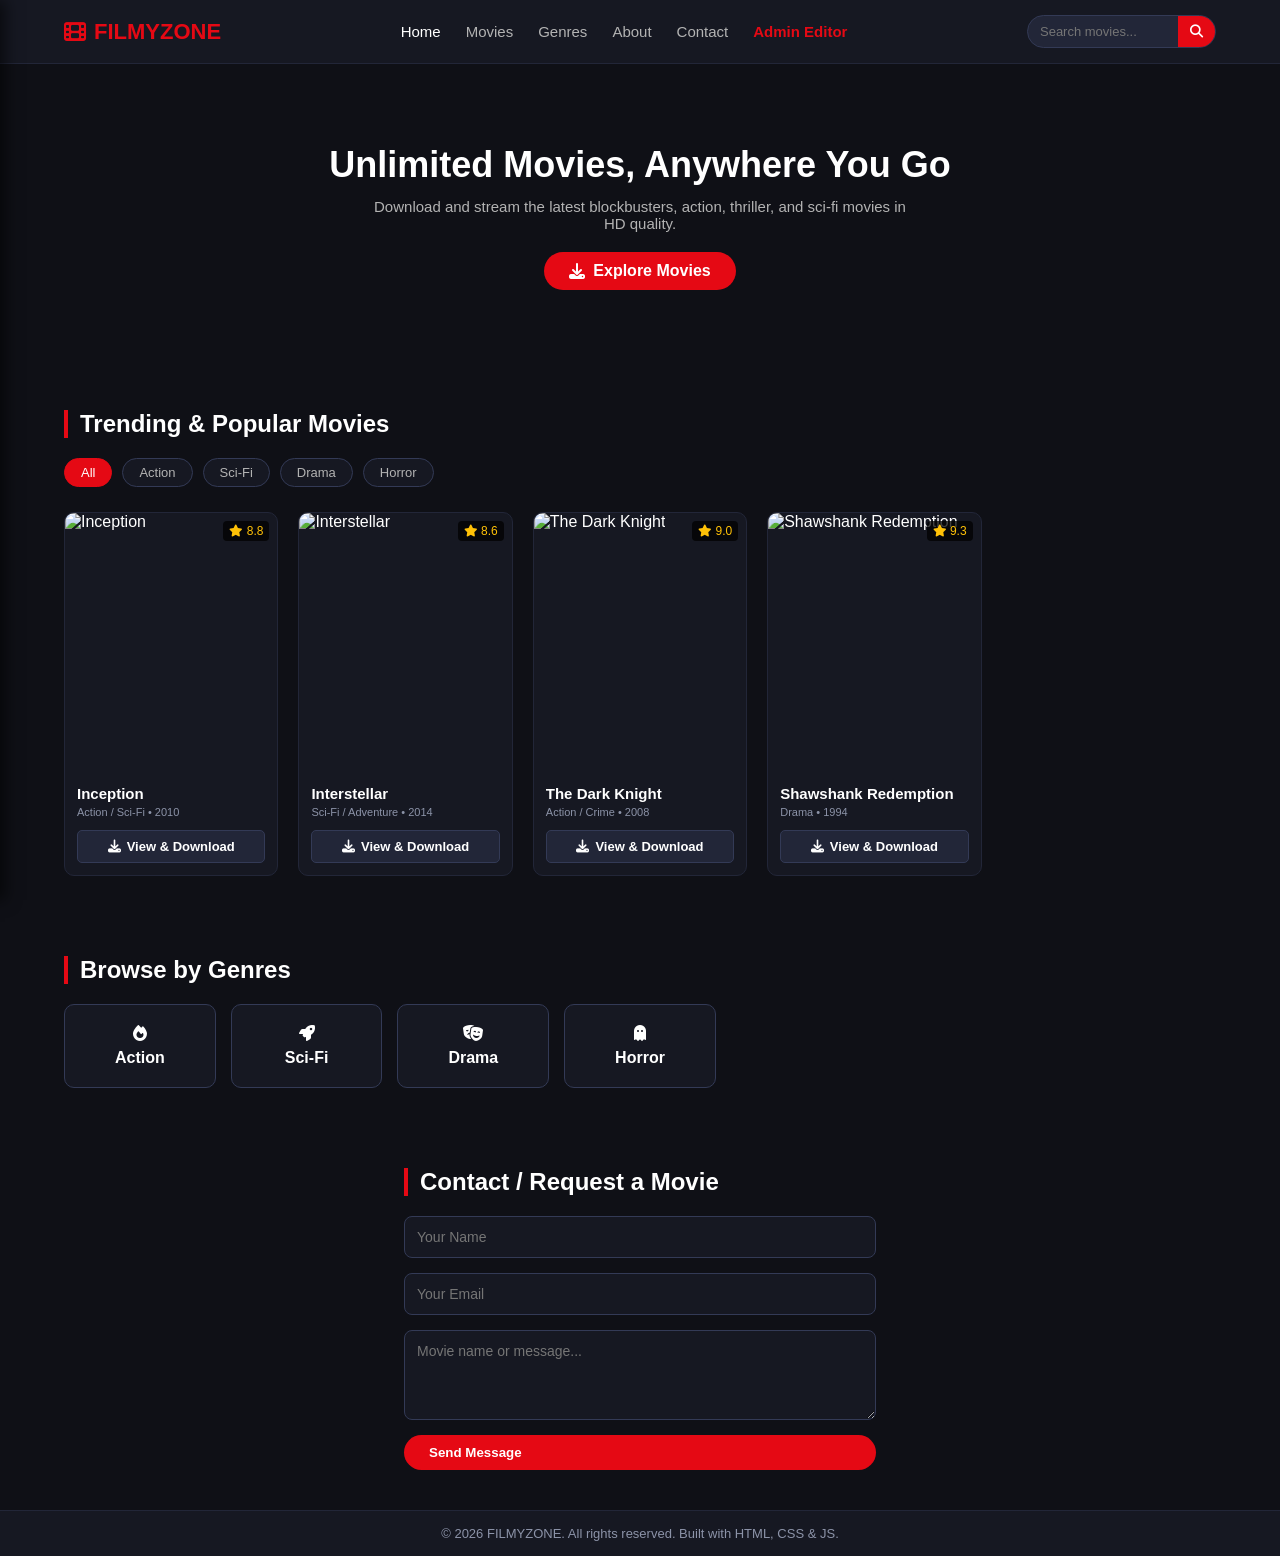
==== frontend/index.html @ f7645711 "Implement mobile sidebar with toggle functionality Added mobile sidebar functionality with toggle fe" ====
<!DOCTYPE html>
<html lang="en">
<head>
    <meta charset="UTF-8">
    <meta name="viewport" content="width=device-width, initial-scale=1.0">
    <title>FILMYZONE - Movie Download & Streaming</title>
    <link rel="stylesheet" href="style.css">
    <link rel="stylesheet" href="https://cdnjs.cloudflare.com/ajax/libs/font-awesome/6.4.0/css/all.min.css">
</head>
<body>
    <!-- Header / Navbar -->
    <header>
        <div class="logo"><i class="fa-solid fa-film"></i> FILMYZONE</div>
        <nav id="navMenu">
            <a href="#home" class="active">Home</a>
            <a href="#movies">Movies</a>
            <a href="pages/genres.html">Genres</a>
            <a href="pages/about.html">About</a>
            <a href="pages/contact.html">Contact</a>
            <a href="pages/admin.html" style="color: #e50914; font-weight: bold;">Admin Editor</a>
        </nav>
        <div class="search-box">
            <input type="text" id="searchInput" placeholder="Search movies...">
            <button><i class="fa-solid fa-search"></i></button>
        </div>
        <div class="hamburger" id="hamburger" onclick="toggleSidebar()">
            <i class="fa-solid fa-bars"></i>
        </div>
    </header>

    <!-- Hero Section -->
    <section class="hero" id="home">
        <div class="hero-content">
            <h1>Unlimited Movies, Anywhere You Go</h1>
            <p>Download and stream the latest blockbusters, action, thriller, and sci-fi movies in HD quality.</p>
            <a href="#movies" class="btn-primary"><i class="fa-solid fa-download"></i> Explore Movies</a>
        </div>
    </section>

    <!-- Movie Catalog Section -->
    <section class="movies-section" id="movies">
        <h2>Trending & Popular Movies</h2>
        <div class="filter-buttons">
            <button class="filter-btn active" data-filter="all">All</button>
            <button class="filter-btn" data-filter="action">Action</button>
            <button class="filter-btn" data-filter="sci-fi">Sci-Fi</button>
            <button class="filter-btn" data-filter="drama">Drama</button>
            <button class="filter-btn" data-filter="horror">Horror</button>
        </div>
        
        <div class="movie-grid" id="movieGrid">
            <!-- Dynamic and Hardcoded movies will load here -->
        </div>
    </section>

    <!-- Genres Quick Section -->
    <section class="genres-section" id="genres">
        <h2>Browse by Genres</h2>
        <div class="genre-grid">
            <div class="genre-card" onclick="filterByGenre('action')"><i class="fa-solid fa-fire"></i> Action</div>
            <div class="genre-card" onclick="filterByGenre('sci-fi')"><i class="fa-solid fa-rocket"></i> Sci-Fi</div>
            <div class="genre-card" onclick="filterByGenre('drama')"><i class="fa-solid fa-masks-theater"></i> Drama</div>
            <div class="genre-card" onclick="filterByGenre('horror')"><i class="fa-solid fa-ghost"></i> Horror</div>
        </div>
    </section>

    <!-- Contact Section -->
    <section class="contact-section" id="contact">
        <h2>Contact / Request a Movie</h2>
        <form class="contact-form" id="contactForm" onsubmit="handleContact(event)">
            <input type="text" id="contactName" placeholder="Your Name" required>
            <input type="email" id="contactEmail" placeholder="Your Email" required>
            <textarea id="contactMsg" placeholder="Movie name or message..." rows="4" required></textarea>
            <button type="submit" class="btn-primary">Send Message</button>
        </form>
    </section>

    <!-- Footer -->
    <footer>
        <p>&copy; 2026 FILMYZONE. All rights reserved. Built with HTML, CSS & JS.</p>
    </footer>

    <!-- Mobile Sliding Sidebar Drawer -->
    <div class="sidebar-overlay" id="sidebarOverlay" onclick="toggleSidebar()"></div>
    <div class="mobile-sidebar" id="mobileSidebar">
        <div class="sidebar-header">
            <div class="logo"><i class="fa-solid fa-film"></i> FILMYZONE</div>
            <span class="close-sidebar" id="closeSidebar" onclick="toggleSidebar()">&times;</span>
        </div>
        <div class="sidebar-links">
            <a href="#home" class="active" onclick="toggleSidebar()"><i class="fa-solid fa-house"></i> Home</a>
            <a href="#movies" onclick="toggleSidebar()"><i class="fa-solid fa-film"></i> Movies</a>
            <a href="pages/genres.html"><i class="fa-solid fa-layer-group"></i> Genres</a>
            <a href="pages/about.html"><i class="fa-solid fa-circle-info"></i> About</a>
            <a href="pages/contact.html"><i class="fa-solid fa-envelope"></i> Contact</a>
            <a href="pages/admin.html" style="color: #e50914; font-weight: bold;"><i class="fa-solid fa-gear"></i> Admin Editor</a>
        </div>
    </div>

    <script>
        // Sidebar Toggle Function
        function toggleSidebar() {
            const mobileSidebar = document.getElementById('mobileSidebar');
            const sidebarOverlay = document.getElementById('sidebarOverlay');
            
            if (mobileSidebar && sidebarOverlay) {
                mobileSidebar.classList.toggle('active');
                sidebarOverlay.classList.toggle('active');
            }
        }

        // Sample default static movies plus localStorage movies loader
        const defaultMovies = [
            {
                title: "Inception",
                category: "action",
                rating: "8.8",
                genre: "Action / Sci-Fi • 2010",
                poster: "https://images.unsplash.com/photo-1536440136628-849c177e76a1?auto=format&fit=crop&q=80&w=500",
                link: "https://example.com/download/inception",
                description: "<h2>Inception (2010)</h2><p>A thief who steals corporate secrets through the use of dream-sharing technology is given the inverse task of planting an idea into the mind of a C.E.O.</p>"
            },
            {
                title: "Interstellar",
                category: "sci-fi",
                rating: "8.6",
                genre: "Sci-Fi / Adventure • 2014",
                poster: "https://images.unsplash.com/photo-1506703719100-a0f3a48c0f86?auto=format&fit=crop&q=80&w=500",
                link: "https://example.com/download/interstellar",
                description: "<h2>Interstellar (2014)</h2><p>When Earth becomes uninhabitable in the future, a farmer and ex-NASA pilot, Joseph Cooper, is tasked to pilot a spacecraft, along with a team of researchers, to find a new planet for humans.</p>"
            },
            {
                title: "The Dark Knight",
                category: "action",
                rating: "9.0",
                genre: "Action / Crime • 2008",
                poster: "https://images.unsplash.com/photo-1509198397868-475647b2a1e5?auto=format&fit=crop&q=80&w=500",
                link: "https://example.com/download/darkknight",
                description: "<h2>The Dark Knight (2008)</h2><p>When the menace known as the Joker wreaks havoc and chaos on the people of Gotham, Batman must accept one of the greatest psychological and physical tests of his ability to fight injustice.</p>"
            },
            {
                title: "Shawshank Redemption",
                category: "drama",
                rating: "9.3",
                genre: "Drama • 1994",
                poster: "https://images.unsplash.com/photo-1485846234645-a62644f84728?auto=format&fit=crop&q=80&w=500",
                link: "https://example.com/download/shawshank",
                description: "<h2>The Shawshank Redemption (1994)</h2><p>Over the course of several years, two convicts form a friendship, seeking consolation and, eventually, redemption through basic compassion.</p>"
            }
        ];

        function loadAllMovies() {
            const grid = document.getElementById('movieGrid');
            const customMovies = JSON.parse(localStorage.getItem('filmyzone_movies')) || [];
            
            const allMovies = [...customMovies, ...defaultMovies];

            grid.innerHTML = allMovies.map((movie, index) => `
                <div class="movie-card" data-category="${movie.category || 'action'}" onclick="openMovieDetail(${index}, ${customMovies.length})">
                    <div class="movie-poster">
                        <img src="${movie.poster}" alt="${movie.title}">
                        <span class="rating"><i class="fa-solid fa-star"></i> ${movie.rating || '8.0'}</span>
                    </div>
                    <div class="movie-info">
                        <h3>${movie.title}</h3>
                        <p class="genre">${movie.genre || 'Movie'}</p>
                        <button class="btn-download" onclick="event.stopPropagation(); openMovieDetail(${index}, ${customMovies.length})">
                            <i class="fa-solid fa-download"></i> View & Download
                        </button>
                    </div>
                </div>
            `).join('');
        }

        function openMovieDetail(index, customCount) {
            const customMovies = JSON.parse(localStorage.getItem('filmyzone_movies')) || [];
            
            if (index < customCount) {
                localStorage.setItem('selected_movie_index', index);
                localStorage.setItem('movie_source', 'local');
            } else {
                const defaultIndex = index - customCount;
                localStorage.setItem('selected_movie_index', defaultIndex);
                localStorage.setItem('movie_source', 'default');
            }
            
            window.location.href = 'pages/movie-detail.html';
        }

        function filterByGenre(category) {
            const cards = document.querySelectorAll('.movie-card');
            cards.forEach(card => {
                if (category === 'all' || card.dataset.category === category) {
                    card.style.display = 'block';
                } else {
                    card.style.display = 'none';
                }
            });
        }

        window.onload = loadAllMovies;
    </script>
</body>
</html>
---- frontend/style.css ----
* {
    margin: 0;
    padding: 0;
    box-sizing: border-box;
    font-family: 'Segoe UI', Tahoma, Geneva, Verdana, sans-serif;
    scroll-behavior: smooth;
}

body {
    background-color: #0f1016;
    color: #ffffff;
    min-height: 100vh;
    display: flex;
    flex-direction: column;
}

/* Header */
header {
    display: flex;
    justify-content: space-between;
    align-items: center;
    padding: 15px 5%;
    background-color: #161822;
    border-bottom: 1px solid #222638;
    position: sticky;
    top: 0;
    z-index: 100;
}

.logo {
    font-size: 22px;
    font-weight: bold;
    color: #e50914;
    display: flex;
    align-items: center;
    gap: 8px;
}

nav {
    display: flex;
    gap: 25px;
}

nav a {
    text-decoration: none;
    color: #b3b3b3;
    font-weight: 500;
    font-size: 15px;
    transition: color 0.3s;
}

nav a:hover, nav a.active {
    color: #ffffff;
}

.search-box {
    display: flex;
    background: #222638;
    border-radius: 30px;
    overflow: hidden;
    border: 1px solid #333a56;
}

.search-box input {
    background: transparent;
    border: none;
    padding: 8px 12px;
    color: #fff;
    outline: none;
    font-size: 13px;
    width: 150px;
}

.search-box button {
    background: #e50914;
    border: none;
    color: white;
    padding: 0 12px;
    cursor: pointer;
}

.hamburger {
    display: none;
    font-size: 22px;
    cursor: pointer;
    color: white;
}

/* Hero Section */
.hero {
    background: linear-gradient(rgba(15, 16, 22, 0.6), rgba(15, 16, 22, 0.9)), url('https://images.unsplash.com/photo-1489599849927-2ee91cede3ba?auto=format&fit=crop&q=80&w=1600') no-repeat center center/cover;
    padding: 80px 5%;
    text-align: center;
}

.hero-content h1 {
    font-size: 36px;
    margin-bottom: 12px;
}

.hero-content p {
    font-size: 15px;
    color: #b3b3b3;
    max-width: 550px;
    margin: 0 auto 20px auto;
}

.btn-primary {
    background-color: #e50914;
    color: white;
    padding: 10px 25px;
    border-radius: 25px;
    text-decoration: none;
    font-weight: 600;
    display: inline-flex;
    align-items: center;
    gap: 8px;
    border: none;
    cursor: pointer;
    transition: background 0.3s;
}

.btn-primary:hover {
    background-color: #b20710;
}

/* Sections Common */
section {
    padding: 40px 5%;
}

h2 {
    font-size: 24px;
    margin-bottom: 20px;
    border-left: 4px solid #e50914;
    padding-left: 12px;
}

/* Filters */
.filter-buttons {
    display: flex;
    gap: 10px;
    margin-bottom: 25px;
    flex-wrap: wrap;
}

.filter-btn {
    background: #161822;
    border: 1px solid #333a56;
    color: #b3b3b3;
    padding: 6px 16px;
    border-radius: 20px;
    cursor: pointer;
    font-size: 13px;
    transition: all 0.3s;
}

.filter-btn:hover, .filter-btn.active {
    background: #e50914;
    color: white;
    border-color: #e50914;
}

/* Movie Grid */
.movie-grid {
    display: grid;
    grid-template-columns: repeat(auto-fill, minmax(200px, 1fr));
    gap: 20px;
}

.movie-card {
    background: #161822;
    border-radius: 10px;
    overflow: hidden;
    border: 1px solid #222638;
    transition: transform 0.3s;
}

.movie-card:hover {
    transform: translateY(-5px);
}

.movie-poster {
    position: relative;
    height: 260px;
}

.movie-poster img {
    width: 100%;
    height: 100%;
    object-fit: cover;
}

.rating {
    position: absolute;
    top: 8px;
    right: 8px;
    background: rgba(0, 0, 0, 0.75);
    padding: 3px 6px;
    border-radius: 4px;
    font-size: 12px;
    color: #ffc107;
}

.movie-info {
    padding: 12px;
}

.movie-info h3 {
    font-size: 15px;
    margin-bottom: 4px;
    white-space: nowrap;
    overflow: hidden;
    text-overflow: ellipsis;
}

.genre {
    font-size: 11px;
    color: #8c93a8;
    margin-bottom: 12px;
}

.btn-download {
    width: 100%;
    background: #222638;
    color: white;
    border: 1px solid #333a56;
    padding: 8px;
    border-radius: 5px;
    cursor: pointer;
    font-weight: 600;
    font-size: 13px;
    display: flex;
    align-items: center;
    justify-content: center;
    gap: 6px;
    transition: background 0.3s;
}

.btn-download:hover {
    background: #e50914;
}

/* Genres Section */
.genre-grid {
    display: grid;
    grid-template-columns: repeat(auto-fill, minmax(140px, 1fr));
    gap: 15px;
}

.genre-card {
    background: #161822;
    border: 1px solid #333a56;
    padding: 20px;
    border-radius: 10px;
    text-align: center;
    font-weight: 600;
    cursor: pointer;
    display: flex;
    flex-direction: column;
    align-items: center;
    gap: 8px;
    transition: background 0.3s, border-color 0.3s;
}

.genre-card:hover {
    background: #222638;
    border-color: #e50914;
    color: #e50914;
}

/* Contact Section */
.contact-section {
    max-width: 600px;
    margin: 0 auto;
    width: 100%;
}

.contact-form {
    display: flex;
    flex-direction: column;
    gap: 15px;
}

.contact-form input, .contact-form textarea {
    background: #161822;
    border: 1px solid #333a56;
    padding: 12px;
    border-radius: 8px;
    color: white;
    outline: none;
    font-size: 14px;
}

.contact-form input:focus, .contact-form textarea:focus {
    border-color: #e50914;
}

/* Modal */
.modal {
    display: none;
    position: fixed;
    z-index: 1000;
    left: 0;
    top: 0;
    width: 100%;
    height: 100%;
    background-color: rgba(0,0,0,0.8);
    align-items: center;
    justify-content: center;
}

.modal-content {
    background: #161822;
    border: 1px solid #333a56;
    padding: 25px;
    border-radius: 12px;
    width: 90%;
    max-width: 400px;
    position: relative;
    text-align: center;
}

.close-btn {
    position: absolute;
    top: 12px;
    right: 18px;
    font-size: 22px;
    cursor: pointer;
    color: #b3b3b3;
}

.close-btn:hover {
    color: white;
}

.download-options {
    display: flex;
    flex-direction: column;
    gap: 10px;
    margin-top: 15px;
}

.server-btn {
    background: #222638;
    color: white;
    padding: 10px;
    border-radius: 6px;
    text-decoration: none;
    font-weight: 600;
    font-size: 14px;
    border: 1px solid #333a56;
    display: flex;
    align-items: center;
    justify-content: center;
    gap: 8px;
}

.server-btn:hover {
    background: #e50914;
}

/* Footer */
footer {
    background: #161822;
    text-align: center;
    padding: 15px;
    border-top: 1px solid #222638;
    color: #8c93a8;
    font-size: 13px;
    margin-top: auto;
}

/* Responsive Side-by-Side Box Styles for Detail Page */
.side-box-container {
    display: flex;
    gap: 15px;
    align-items: flex-start;
    margin: 15px 0;
    background: #10121a;
    padding: 12px;
    border: 1px solid #333a56;
    border-radius: 8px;
    position: relative;
    box-sizing: border-box;
    width: 100%;
}

.side-box-img-area {
    flex: 1;
    min-width: 120px;
    max-width: 180px;
    text-align: center;
}

.side-box-img-area img {
    width: 100%;
    border-radius: 6px;
    display: block;
    border: 1px solid #333a56;
}

.side-box-text {
    flex: 2;
    outline: none;
    min-height: 120px;
    font-size: 14px;
    word-break: break-word;
}

/* Responsive Menu & Mobile Layout Fixes */
@media (max-width: 768px) {
    nav {
        display: none;
        flex-direction: column;
        position: absolute;
        top: 60px;
        left: 0;
        width: 100%;
        background: #161822;
        padding: 20px;
        border-bottom: 1px solid #222638;
        gap: 15px;
        text-align: center;
    }
    nav.active {
        display: flex;
    }
    .hamburger {
        display: block;
    }
    .search-box input {
        width: 110px;
    }

    /* Automatically stack Side-by-Side Box on mobile screens */
    .side-box-container {
        flex-direction: column;
        align-items: center;
        text-align: center;
    }
    
    .side-box-img-area {
        max-width: 200px;
        width: 100%;
        margin-bottom: 10px;
    }

    .side-box-text {
        width: 100%;
        text-align: left;
    }
}
/* Mobile Sliding Sidebar Drawer Styling */
.mobile-sidebar {
    position: fixed;
    top: 0;
    left: -280px;
    width: 280px;
    height: 100%;
    background: #161822;
    z-index: 1000;
    transition: left 0.3s ease;
    box-shadow: 5px 0 15px rgba(0,0,0,0.6);
    display: flex;
    flex-direction: column;
    border-right: 1px solid #222638;
}

.mobile-sidebar.active {
    left: 0;
}

.sidebar-header {
    display: flex;
    justify-content: space-between;
    align-items: center;
    padding: 20px;
    border-bottom: 1px solid #222638;
}

.close-sidebar {
    font-size: 28px;
    cursor: pointer;
    color: #b3b3b3;
    line-height: 1;
}

.close-sidebar:hover {
    color: #fff;
}

.sidebar-links {
    display: flex;
    flex-direction: column;
    padding: 20px;
    gap: 12px;
}

.sidebar-links a {
    text-decoration: none;
    color: #b3b3b3;
    font-size: 15px;
    font-weight: 500;
    display: flex;
    align-items: center;
    gap: 14px;
    padding: 12px 15px;
    border-radius: 8px;
    transition: background 0.2s, color 0.2s;
}

.sidebar-links a i {
    width: 20px;
    color: #e50914;
}

.sidebar-links a:hover, .sidebar-links a.active {
    background: #222638;
    color: #fff;
}

/* Background Backdrop Overlay */
.sidebar-overlay {
    position: fixed;
    top: 0;
    left: 0;
    width: 100%;
    height: 100%;
    background: rgba(0, 0, 0, 0.7);
    z-index: 999;
    display: none;
    backdrop-filter: blur(2px);
}

.sidebar-overlay.active {
    display: block;
}
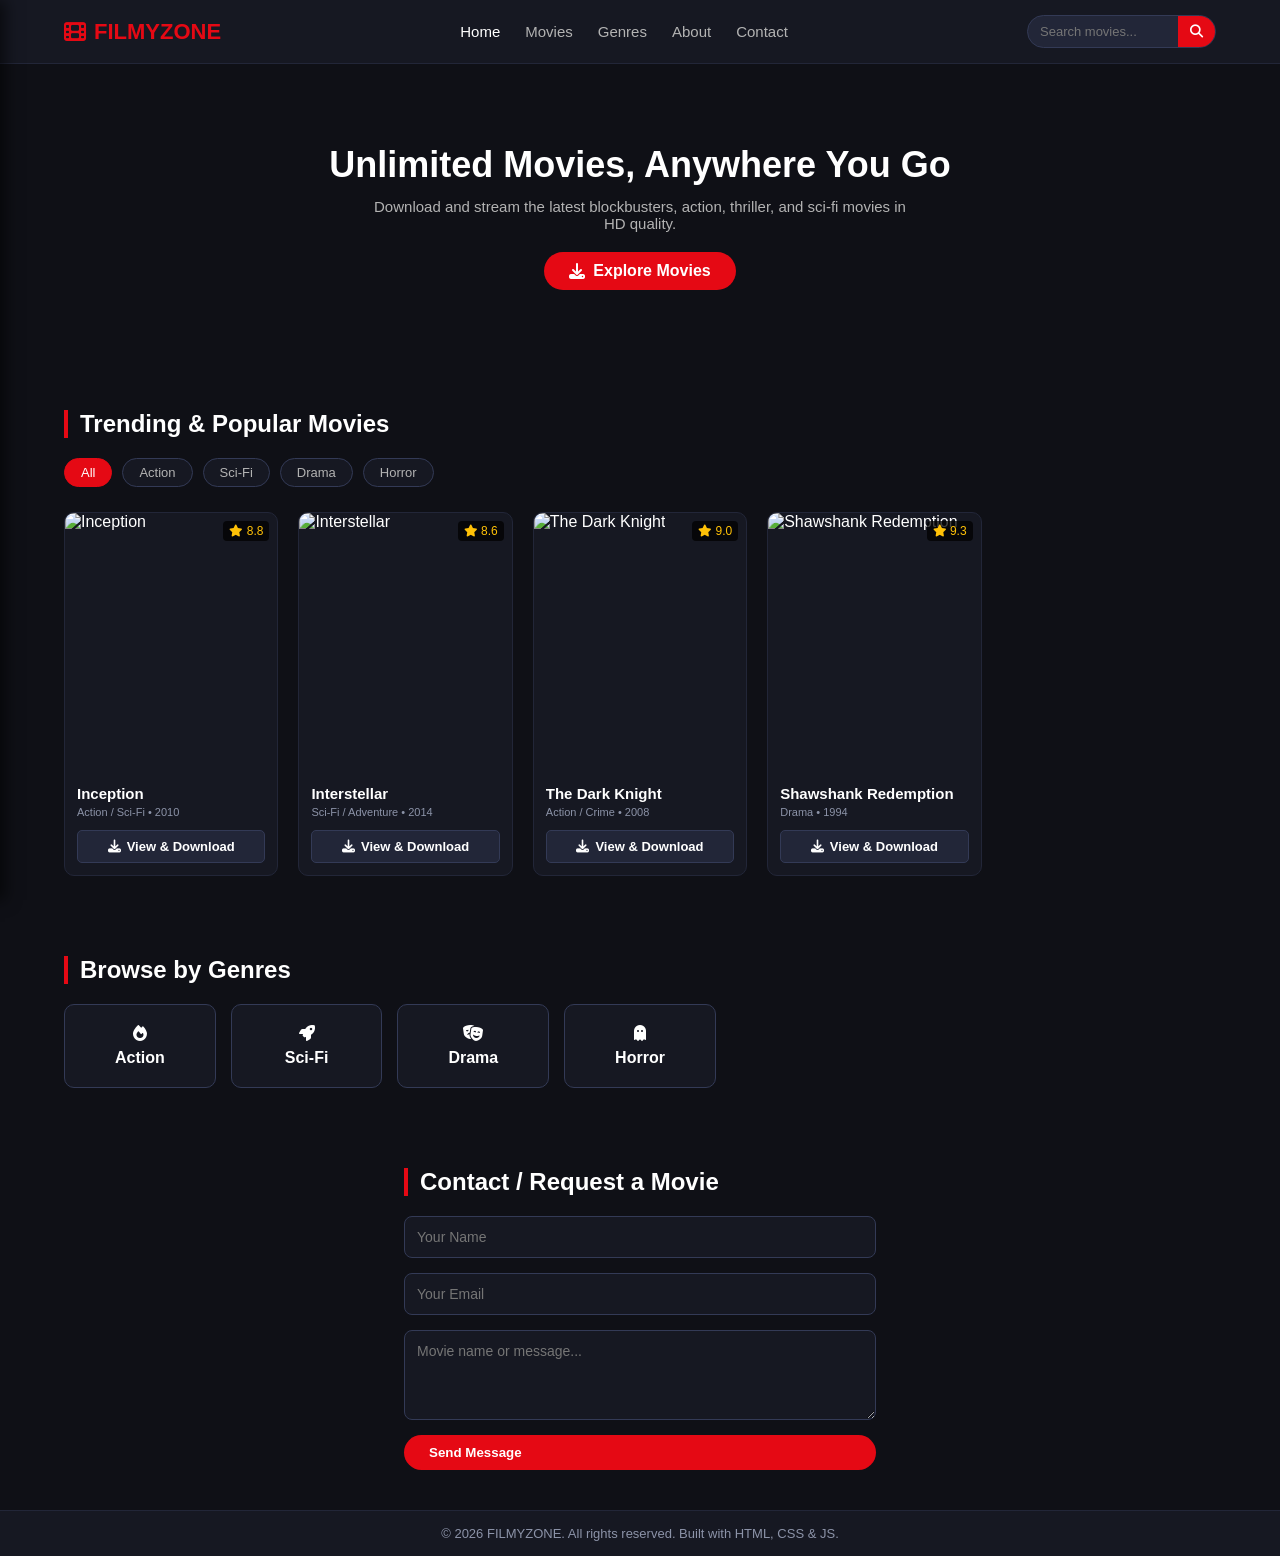
==== commit e094e702: "Remove Admin link from index.html Removed Admin Editor link from public navigation and updated comme" ====
--- a/frontend/index.html
+++ b/frontend/index.html
@@ -17,7 +17,7 @@
             <a href="pages/genres.html">Genres</a>
             <a href="pages/about.html">About</a>
             <a href="pages/contact.html">Contact</a>
-            <a href="pages/admin.html" style="color: #e50914; font-weight: bold;">Admin Editor</a>
+            <!-- Admin link removed from public view -->
         </nav>
         <div class="search-box">
             <input type="text" id="searchInput" placeholder="Search movies...">
@@ -80,7 +80,7 @@
         <p>&copy; 2026 FILMYZONE. All rights reserved. Built with HTML, CSS & JS.</p>
     </footer>
 
-    <!-- Mobile Sliding Sidebar Drawer -->
+    <!-- Mobile Sliding Sidebar Drawer (Admin link removed) -->
     <div class="sidebar-overlay" id="sidebarOverlay" onclick="toggleSidebar()"></div>
     <div class="mobile-sidebar" id="mobileSidebar">
         <div class="sidebar-header">
@@ -93,12 +93,10 @@
             <a href="pages/genres.html"><i class="fa-solid fa-layer-group"></i> Genres</a>
             <a href="pages/about.html"><i class="fa-solid fa-circle-info"></i> About</a>
             <a href="pages/contact.html"><i class="fa-solid fa-envelope"></i> Contact</a>
-            <a href="pages/admin.html" style="color: #e50914; font-weight: bold;"><i class="fa-solid fa-gear"></i> Admin Editor</a>
         </div>
     </div>
 
     <script>
-        // Sidebar Toggle Function
         function toggleSidebar() {
             const mobileSidebar = document.getElementById('mobileSidebar');
             const sidebarOverlay = document.getElementById('sidebarOverlay');
@@ -109,7 +107,6 @@
             }
         }
 
-        // Sample default static movies plus localStorage movies loader
         const defaultMovies = [
             {
                 title: "Inception",
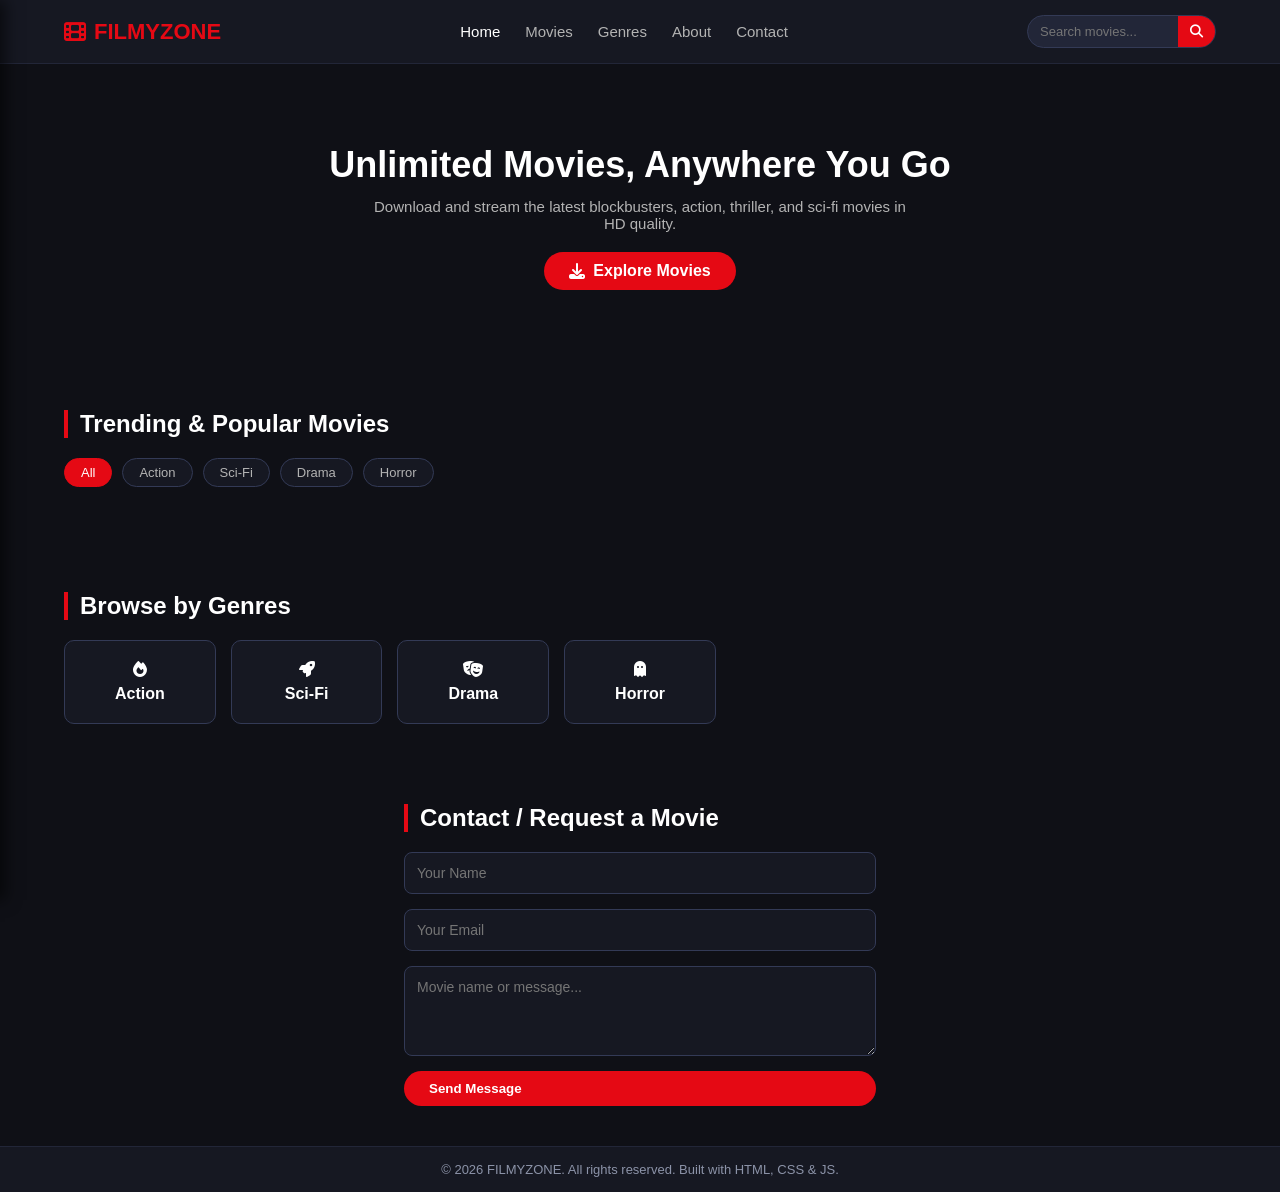
==== commit 4a6860cb: "Implement real-time search for movie cards Added a real-time search feature to filter movie cards ba" ====
--- a/frontend/index.html
+++ b/frontend/index.html
@@ -169,6 +169,16 @@
             `).join('');
         }
 
+        // Real-time Live Search Event Listener
+        document.getElementById('searchInput').addEventListener('input', function(e) {
+            const query = e.target.value.toLowerCase();
+            const cards = document.querySelectorAll('.movie-card');
+            cards.forEach(card => {
+                const title = card.querySelector('h3').textContent.toLowerCase();
+                card.style.display = title.includes(query) ? 'block' : 'none';
+            });
+        });
+
         function openMovieDetail(index, customCount) {
             const customMovies = JSON.parse(localStorage.getItem('filmyzone_movies')) || [];
             
@@ -177,25 +187,4 @@
                 localStorage.setItem('movie_source', 'local');
             } else {
                 const defaultIndex = index - customCount;
-                localStorage.setItem('selected_movie_index', defaultIndex);
-                localStorage.setItem('movie_source', 'default');
-            }
-            
-            window.location.href = 'pages/movie-detail.html';
-        }
-
-        function filterByGenre(category) {
-            const cards = document.querySelectorAll('.movie-card');
-            cards.forEach(card => {
-                if (category === 'all' || card.dataset.category === category) {
-                    card.style.display = 'block';
-                } else {
-                    card.style.display = 'none';
-                }
-            });
-        }
-
-        window.onload = loadAllMovies;
-    </script>
-</body>
-</html>
+                localStorage
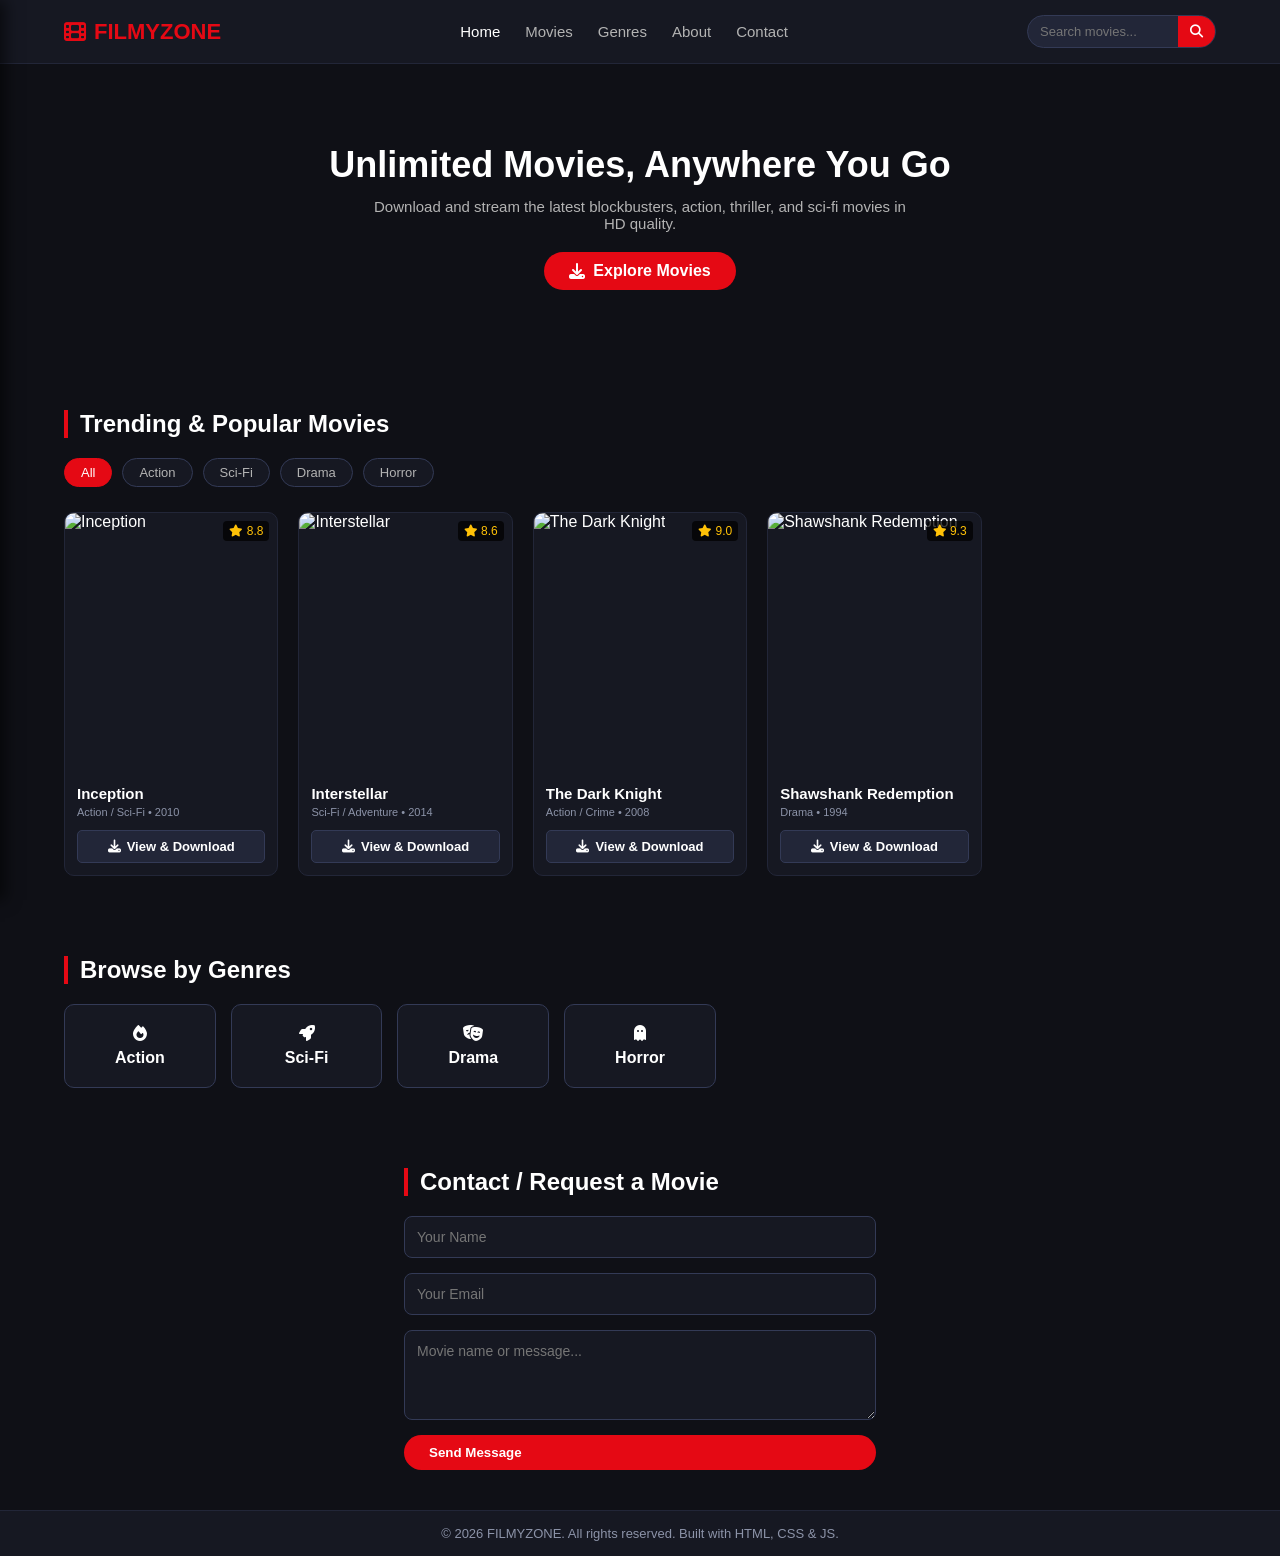
==== commit 11bc290f: "Refactor movie descriptions and filter buttons Updated movie descriptions for brevity and clarity. C" ====
--- a/frontend/index.html
+++ b/frontend/index.html
@@ -17,7 +17,6 @@
             <a href="pages/genres.html">Genres</a>
             <a href="pages/about.html">About</a>
             <a href="pages/contact.html">Contact</a>
-            <!-- Admin link removed from public view -->
         </nav>
         <div class="search-box">
             <input type="text" id="searchInput" placeholder="Search movies...">
@@ -41,11 +40,11 @@
     <section class="movies-section" id="movies">
         <h2>Trending & Popular Movies</h2>
         <div class="filter-buttons">
-            <button class="filter-btn active" data-filter="all">All</button>
-            <button class="filter-btn" data-filter="action">Action</button>
-            <button class="filter-btn" data-filter="sci-fi">Sci-Fi</button>
-            <button class="filter-btn" data-filter="drama">Drama</button>
-            <button class="filter-btn" data-filter="horror">Horror</button>
+            <button class="filter-btn active" onclick="filterByGenre('all')">All</button>
+            <button class="filter-btn" onclick="filterByGenre('action')">Action</button>
+            <button class="filter-btn" onclick="filterByGenre('sci-fi')">Sci-Fi</button>
+            <button class="filter-btn" onclick="filterByGenre('drama')">Drama</button>
+            <button class="filter-btn" onclick="filterByGenre('horror')">Horror</button>
         </div>
         
         <div class="movie-grid" id="movieGrid">
@@ -80,7 +79,7 @@
         <p>&copy; 2026 FILMYZONE. All rights reserved. Built with HTML, CSS & JS.</p>
     </footer>
 
-    <!-- Mobile Sliding Sidebar Drawer (Admin link removed) -->
+    <!-- Mobile Sliding Sidebar Drawer -->
     <div class="sidebar-overlay" id="sidebarOverlay" onclick="toggleSidebar()"></div>
     <div class="mobile-sidebar" id="mobileSidebar">
         <div class="sidebar-header">
@@ -100,7 +99,6 @@
         function toggleSidebar() {
             const mobileSidebar = document.getElementById('mobileSidebar');
             const sidebarOverlay = document.getElementById('sidebarOverlay');
-            
             if (mobileSidebar && sidebarOverlay) {
                 mobileSidebar.classList.toggle('active');
                 sidebarOverlay.classList.toggle('active');
@@ -115,7 +113,7 @@
                 genre: "Action / Sci-Fi • 2010",
                 poster: "https://images.unsplash.com/photo-1536440136628-849c177e76a1?auto=format&fit=crop&q=80&w=500",
                 link: "https://example.com/download/inception",
-                description: "<h2>Inception (2010)</h2><p>A thief who steals corporate secrets through the use of dream-sharing technology is given the inverse task of planting an idea into the mind of a C.E.O.</p>"
+                description: "<h2>Inception (2010)</h2><p>A thief who steals corporate secrets through the use of dream-sharing technology.</p>"
             },
             {
                 title: "Interstellar",
@@ -124,7 +122,7 @@
                 genre: "Sci-Fi / Adventure • 2014",
                 poster: "https://images.unsplash.com/photo-1506703719100-a0f3a48c0f86?auto=format&fit=crop&q=80&w=500",
                 link: "https://example.com/download/interstellar",
-                description: "<h2>Interstellar (2014)</h2><p>When Earth becomes uninhabitable in the future, a farmer and ex-NASA pilot, Joseph Cooper, is tasked to pilot a spacecraft, along with a team of researchers, to find a new planet for humans.</p>"
+                description: "<h2>Interstellar (2014)</h2><p>When Earth becomes uninhabitable, a team of researchers go through a wormhole in space.</p>"
             },
             {
                 title: "The Dark Knight",
@@ -133,7 +131,7 @@
                 genre: "Action / Crime • 2008",
                 poster: "https://images.unsplash.com/photo-1509198397868-475647b2a1e5?auto=format&fit=crop&q=80&w=500",
                 link: "https://example.com/download/darkknight",
-                description: "<h2>The Dark Knight (2008)</h2><p>When the menace known as the Joker wreaks havoc and chaos on the people of Gotham, Batman must accept one of the greatest psychological and physical tests of his ability to fight injustice.</p>"
+                description: "<h2>The Dark Knight (2008)</h2><p>When the menace known as the Joker wreaks havoc on Gotham, Batman must stop him.</p>"
             },
             {
                 title: "Shawshank Redemption",
@@ -142,14 +140,15 @@
                 genre: "Drama • 1994",
                 poster: "https://images.unsplash.com/photo-1485846234645-a62644f84728?auto=format&fit=crop&q=80&w=500",
                 link: "https://example.com/download/shawshank",
-                description: "<h2>The Shawshank Redemption (1994)</h2><p>Over the course of several years, two convicts form a friendship, seeking consolation and, eventually, redemption through basic compassion.</p>"
+                description: "<h2>The Shawshank Redemption (1994)</h2><p>Over the course of several years, two convicts form a deep friendship.</p>"
             }
         ];
 
         function loadAllMovies() {
             const grid = document.getElementById('movieGrid');
+            if (!grid) return;
+
             const customMovies = JSON.parse(localStorage.getItem('filmyzone_movies')) || [];
-            
             const allMovies = [...customMovies, ...defaultMovies];
 
             grid.innerHTML = allMovies.map((movie, index) => `
@@ -169,22 +168,55 @@
             `).join('');
         }
 
-        // Real-time Live Search Event Listener
-        document.getElementById('searchInput').addEventListener('input', function(e) {
-            const query = e.target.value.toLowerCase();
-            const cards = document.querySelectorAll('.movie-card');
-            cards.forEach(card => {
-                const title = card.querySelector('h3').textContent.toLowerCase();
-                card.style.display = title.includes(query) ? 'block' : 'none';
-            });
-        });
-
         function openMovieDetail(index, customCount) {
             const customMovies = JSON.parse(localStorage.getItem('filmyzone_movies')) || [];
-            
             if (index < customCount) {
                 localStorage.setItem('selected_movie_index', index);
                 localStorage.setItem('movie_source', 'local');
             } else {
-                const defaultIndex = index - customCount;
-                localStorage
+                localStorage.setItem('selected_movie_index', index - customCount);
+                localStorage.setItem('movie_source', 'default');
+            }
+            window.location.href = 'pages/movie-detail.html';
+        }
+
+        function filterByGenre(category) {
+            const cards = document.querySelectorAll('.movie-card');
+            const buttons = document.querySelectorAll('.filter-btn');
+            
+            buttons.forEach(btn => btn.classList.remove('active'));
+            event.target.classList.add('active');
+
+            cards.forEach(card => {
+                if (category === 'all' || card.dataset.category === category) {
+                    card.style.display = 'block';
+                } else {
+                    card.style.display = 'none';
+                }
+            });
+        }
+
+        function handleContact(e) {
+            e.preventDefault();
+            alert('Aapka message safaltapoorvak bhej diya gaya hai!');
+            document.getElementById('contactForm').reset();
+        }
+
+        window.addEventListener('DOMContentLoaded', () => {
+            loadAllMovies();
+
+            const searchInput = document.getElementById('searchInput');
+            if (searchInput) {
+                searchInput.addEventListener('input', function(e) {
+                    const query = e.target.value.toLowerCase();
+                    const cards = document.querySelectorAll('.movie-card');
+                    cards.forEach(card => {
+                        const title = card.querySelector('h3').textContent.toLowerCase();
+                        card.style.display = title.includes(query) ? 'block' : 'none';
+                    });
+                });
+            }
+        });
+    </script>
+</body>
+</html>
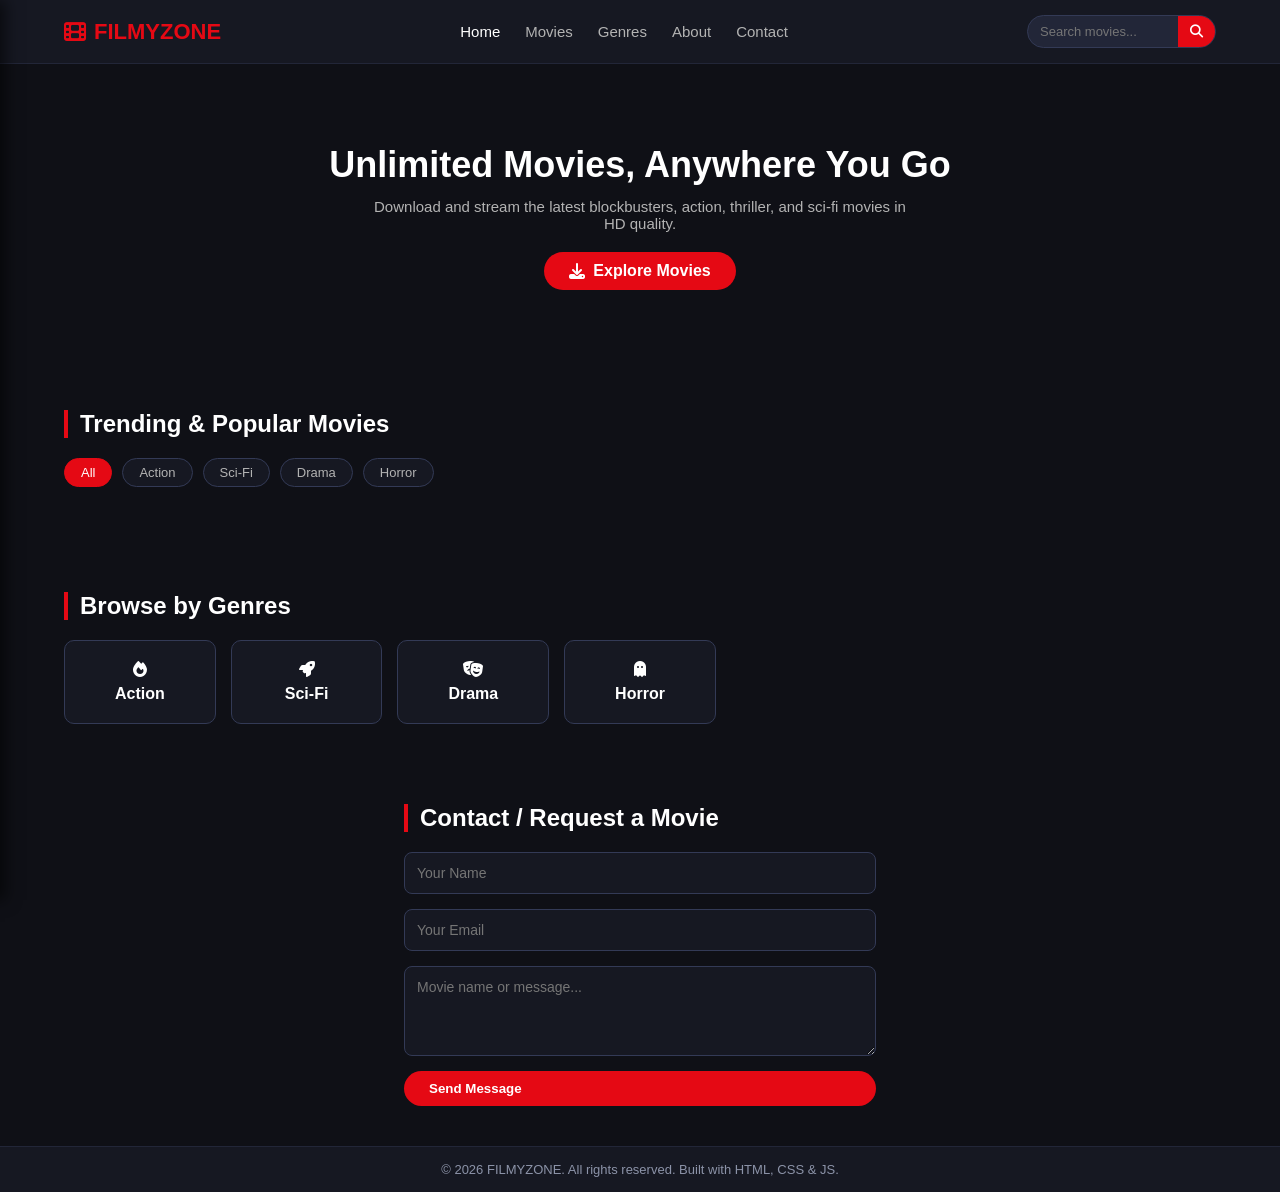
==== commit 6ce68f83: "Update index.html" ====
--- a/frontend/index.html
+++ b/frontend/index.html
@@ -105,44 +105,7 @@
             }
         }
 
-        const defaultMovies = [
-            {
-                title: "Inception",
-                category: "action",
-                rating: "8.8",
-                genre: "Action / Sci-Fi • 2010",
-                poster: "https://images.unsplash.com/photo-1536440136628-849c177e76a1?auto=format&fit=crop&q=80&w=500",
-                link: "https://example.com/download/inception",
-                description: "<h2>Inception (2010)</h2><p>A thief who steals corporate secrets through the use of dream-sharing technology.</p>"
-            },
-            {
-                title: "Interstellar",
-                category: "sci-fi",
-                rating: "8.6",
-                genre: "Sci-Fi / Adventure • 2014",
-                poster: "https://images.unsplash.com/photo-1506703719100-a0f3a48c0f86?auto=format&fit=crop&q=80&w=500",
-                link: "https://example.com/download/interstellar",
-                description: "<h2>Interstellar (2014)</h2><p>When Earth becomes uninhabitable, a team of researchers go through a wormhole in space.</p>"
-            },
-            {
-                title: "The Dark Knight",
-                category: "action",
-                rating: "9.0",
-                genre: "Action / Crime • 2008",
-                poster: "https://images.unsplash.com/photo-1509198397868-475647b2a1e5?auto=format&fit=crop&q=80&w=500",
-                link: "https://example.com/download/darkknight",
-                description: "<h2>The Dark Knight (2008)</h2><p>When the menace known as the Joker wreaks havoc on Gotham, Batman must stop him.</p>"
-            },
-            {
-                title: "Shawshank Redemption",
-                category: "drama",
-                rating: "9.3",
-                genre: "Drama • 1994",
-                poster: "https://images.unsplash.com/photo-1485846234645-a62644f84728?auto=format&fit=crop&q=80&w=500",
-                link: "https://example.com/download/shawshank",
-                description: "<h2>The Shawshank Redemption (1994)</h2><p>Over the course of several years, two convicts form a deep friendship.</p>"
-            }
-        ];
+        const defaultMovies = [];
 
         function loadAllMovies() {
             const grid = document.getElementById('movieGrid');
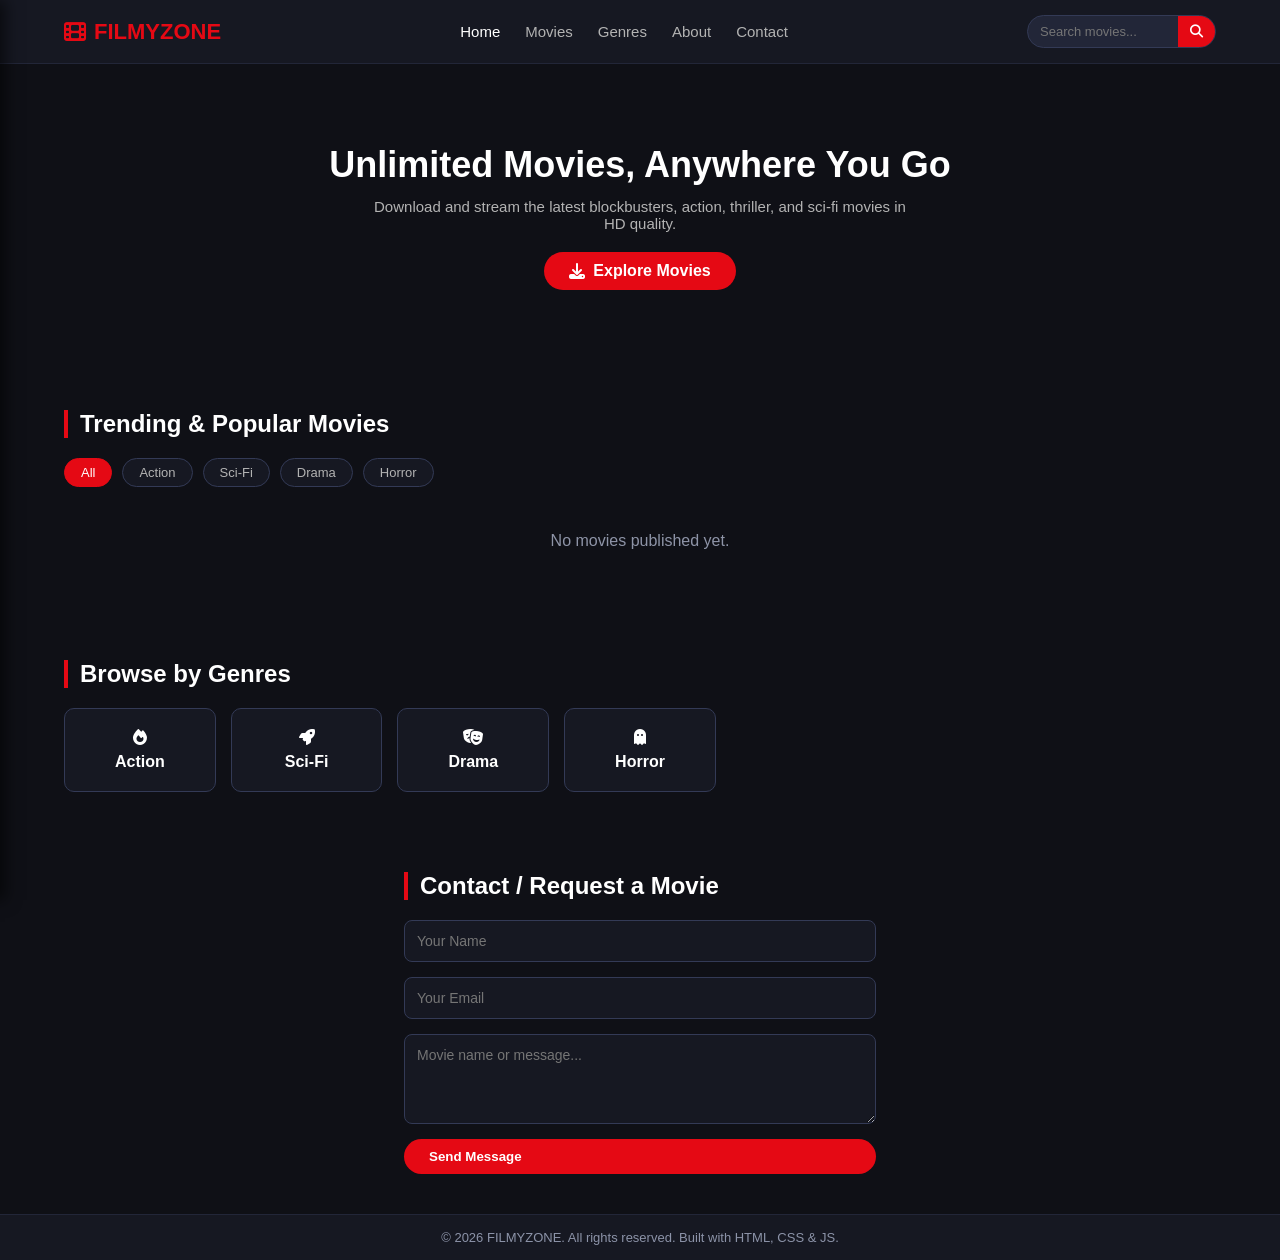
==== commit 44528c4d: "Update movie grid rendering and styling Refactor movie grid rendering and improve layout." ====
--- a/frontend/index.html
+++ b/frontend/index.html
@@ -108,28 +108,36 @@
         const defaultMovies = [];
 
         function loadAllMovies() {
-            const grid = document.getElementById('movieGrid');
-            if (!grid) return;
+    const grid = document.getElementById('movieGrid');
+    if (!grid) return;
 
-            const customMovies = JSON.parse(localStorage.getItem('filmyzone_movies')) || [];
-            const allMovies = [...customMovies, ...defaultMovies];
+    // Grid class ko slider container class mein badal rahe hain
+    grid.className = "movie-slider";
 
-            grid.innerHTML = allMovies.map((movie, index) => `
-                <div class="movie-card" data-category="${movie.category || 'action'}" onclick="openMovieDetail(${index}, ${customMovies.length})">
-                    <div class="movie-poster">
-                        <img src="${movie.poster}" alt="${movie.title}">
-                        <span class="rating"><i class="fa-solid fa-star"></i> ${movie.rating || '8.0'}</span>
-                    </div>
-                    <div class="movie-info">
-                        <h3>${movie.title}</h3>
-                        <p class="genre">${movie.genre || 'Movie'}</p>
-                        <button class="btn-download" onclick="event.stopPropagation(); openMovieDetail(${index}, ${customMovies.length})">
-                            <i class="fa-solid fa-download"></i> View & Download
-                        </button>
-                    </div>
-                </div>
-            `).join('');
-        }
+    const customMovies = JSON.parse(localStorage.getItem('filmyzone_movies')) || [];
+    const allMovies = [...customMovies, ...defaultMovies];
+
+    if (allMovies.length === 0) {
+        grid.innerHTML = `<p style="color: #8e94a7; text-align: center; padding: 20px; width: 100%;">No movies published yet.</p>`;
+        return;
+    }
+
+    grid.innerHTML = allMovies.map((movie, index) => `
+        <div class="movie-card" data-category="${movie.category || 'action'}" onclick="openMovieDetail(${index}, ${customMovies.length})">
+            <div class="movie-poster-wrapper">
+                <img src="${movie.poster}" alt="${movie.title}" loading="lazy">
+                <div class="rating-tag"><i class="fa-solid fa-star"></i> ${movie.rating || '8.0'}</div>
+            </div>
+            <div class="movie-details-info">
+                <h3>${movie.title}</h3>
+                <div class="movie-meta">${movie.genre || 'Movie • 2026'}</div>
+                <button class="btn-app-action" onclick="event.stopPropagation(); openMovieDetail(${index}, ${customMovies.length})">
+                    <i class="fa-solid fa-play"></i> Watch
+                </button>
+            </div>
+        </div>
+    `).join('');
+}
 
         function openMovieDetail(index, customCount) {
             const customMovies = JSON.parse(localStorage.getItem('filmyzone_movies')) || [];
--- a/frontend/style.css
+++ b/frontend/style.css
@@ -161,12 +161,128 @@
     border-color: #e50914;
 }
 
-/* Movie Grid */
-.movie-grid {
-    display: grid;
-    grid-template-columns: repeat(auto-fill, minmax(200px, 1fr));
-    gap: 20px;
-}
+/* Horizontal Slider Row Container */
+.movie-slider-container {
+    position: relative;
+    padding: 10px 20px 25px;
+}
+
+.movie-slider {
+    display: flex;
+    gap: 15px;
+    overflow-x: auto;
+    scroll-behavior: smooth;
+    scrollbar-width: none; /* Firefox ke liye scrollbar hide */
+    padding-bottom: 10px;
+}
+
+.movie-slider::-webkit-scrollbar {
+    display: none; /* Chrome, Safari & Opera ke liye scrollbar hide */
+}
+
+/* Individual Card width in slider */
+.movie-card {
+    min-width: 150px;
+    max-width: 150px;
+    background: #12141d;
+    border-radius: 12px;
+    overflow: hidden;
+    border: 1px solid #1f2333;
+    flex-shrink: 0;
+    cursor: pointer;
+    transition: transform 0.3s ease, box-shadow 0.3s ease;
+    display: flex;
+    flex-direction: column;
+}
+
+@media (min-width: 768px) {
+    .movie-card {
+        min-width: 180px;
+        max-width: 180px;
+    }
+}
+
+.movie-card:hover {
+    transform: translateY(-5px);
+    box-shadow: 0 10px 25px rgba(168, 85, 247, 0.3);
+    border-color: #a855f7;
+}
+
+.movie-poster-wrapper {
+    position: relative;
+    width: 100%;
+    aspect-ratio: 2 / 3;
+    background: #000;
+    overflow: hidden;
+}
+
+.movie-poster-wrapper img {
+    width: 100%;
+    height: 100%;
+    object-fit: cover;
+    transition: transform 0.4s ease;
+}
+
+.movie-card:hover .movie-poster-wrapper img {
+    transform: scale(1.06);
+}
+
+.rating-tag {
+    position: absolute;
+    top: 6px;
+    right: 6px;
+    background: rgba(0, 0, 0, 0.75);
+    backdrop-filter: blur(4px);
+    color: #ffc107;
+    padding: 2px 6px;
+    border-radius: 4px;
+    font-size: 10px;
+    font-weight: 700;
+    display: flex;
+    align-items: center;
+    gap: 3px;
+}
+
+.movie-details-info {
+    padding: 10px;
+    display: flex;
+    flex-direction: column;
+    gap: 4px;
+    flex: 1;
+    justify-content: space-between;
+}
+
+.movie-details-info h3 {
+    font-size: 12px;
+    font-weight: 600;
+    color: #fff;
+    white-space: nowrap;
+    overflow: hidden;
+    text-overflow: ellipsis;
+}
+
+.movie-meta {
+    font-size: 10px;
+    color: #8e94a7;
+}
+
+.btn-app-action {
+    width: 100%;
+    background: linear-gradient(135deg, #a855f7, #6366f1);
+    color: #fff;
+    border: none;
+    padding: 6px 0;
+    border-radius: 6px;
+    font-size: 11px;
+    font-weight: 600;
+    cursor: pointer;
+    display: flex;
+    justify-content: center;
+    align-items: center;
+    gap: 4px;
+    margin-top: 4px;
+}
+
 
 .movie-card {
     background: #161822;
@@ -187,8 +303,9 @@
 
 .movie-poster img {
     width: 100%;
-    height: 100%;
-    object-fit: cover;
+    height: 320px; /* ya jitni bhi fixed height ho */
+    object-fit: contain; /* 'cover' ki jagah 'contain' ya 'fill' karein */
+    background-color: #0f1016; /* agar poster chhota ho toh background match karne ke liye */
 }
 
 .rating {
